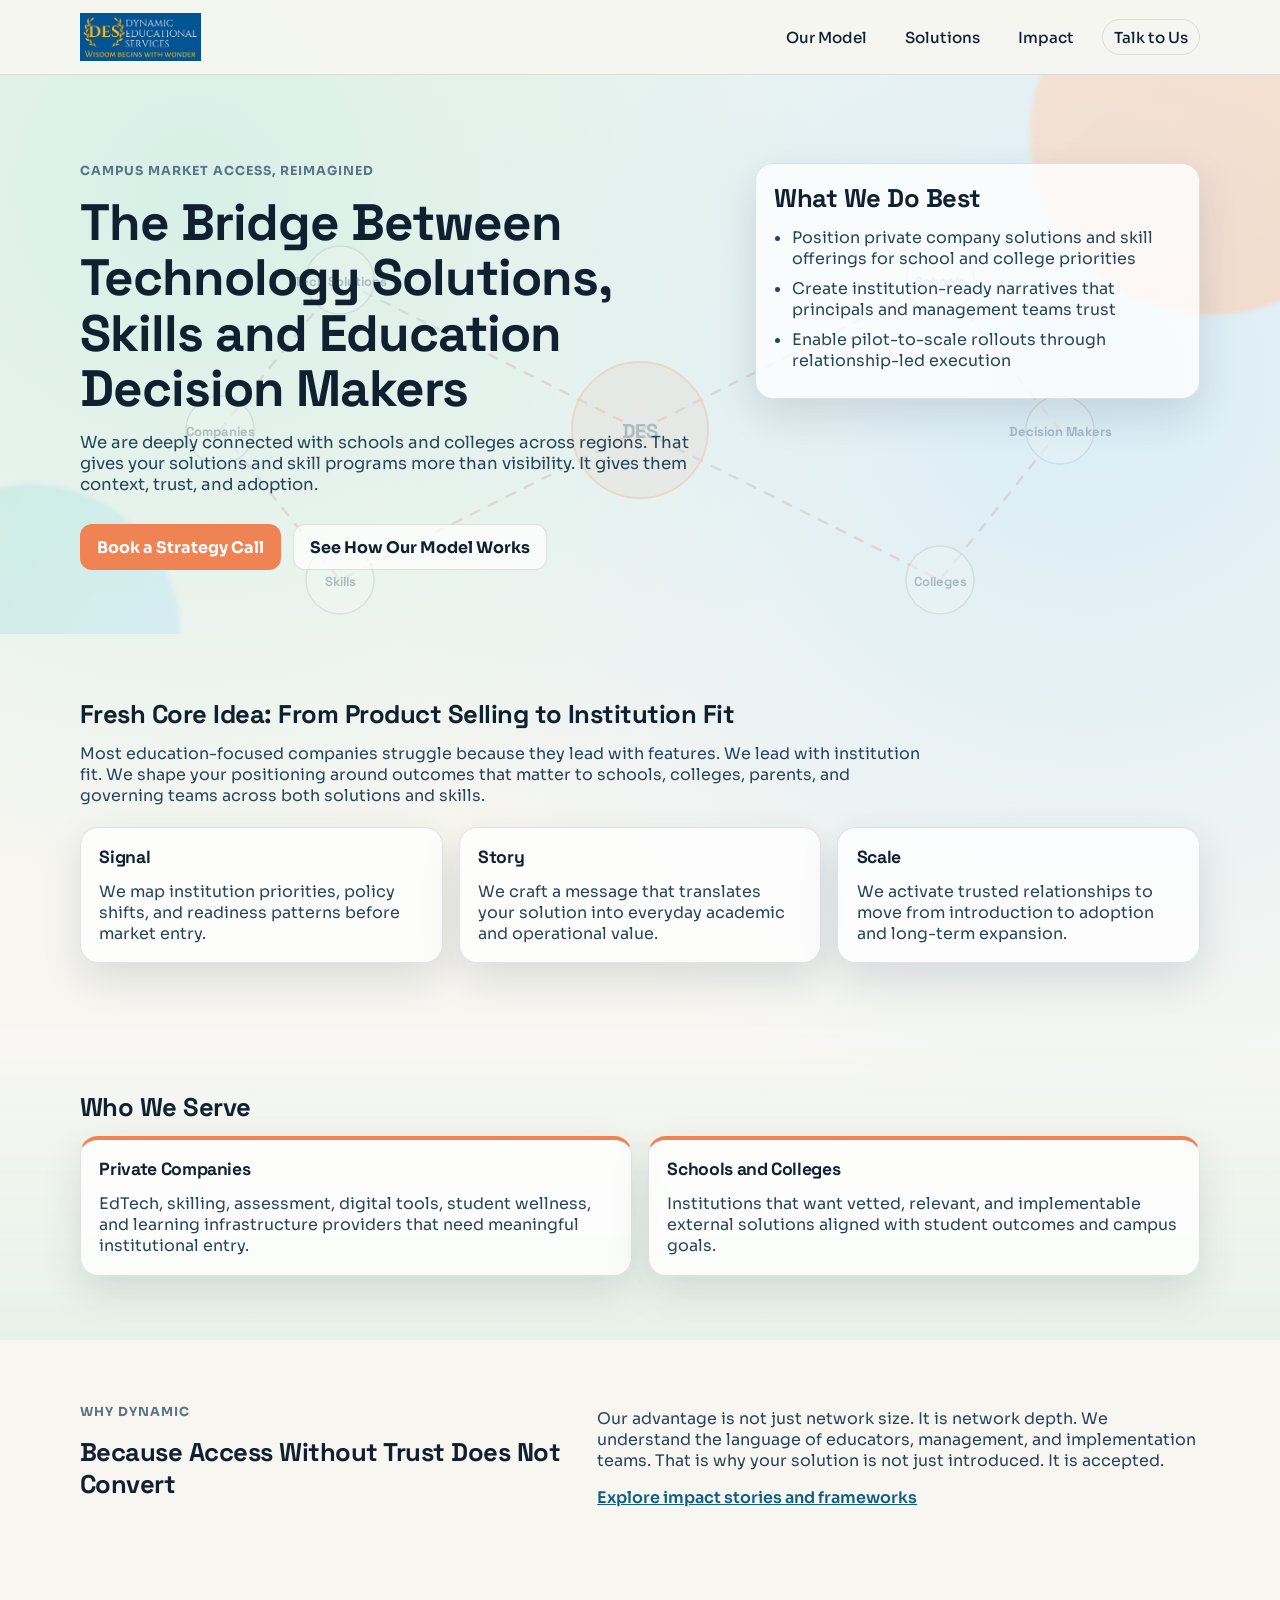
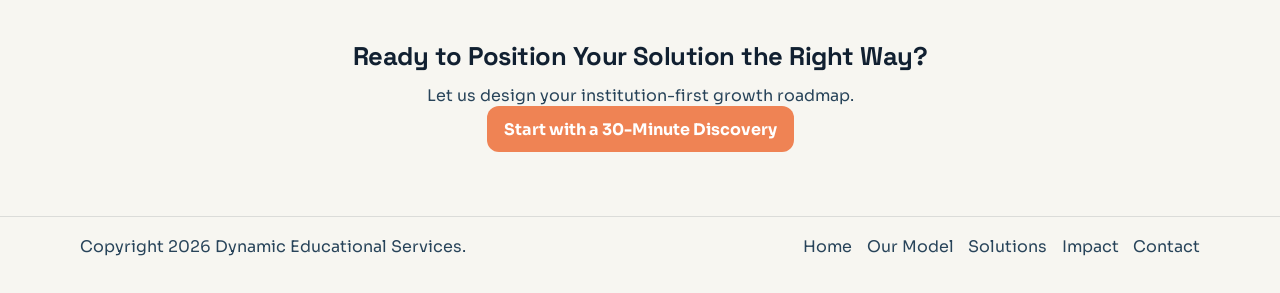
==== index.html @ e9896672 "first draft version to be shared with the web dev team" ====
<!DOCTYPE html>
<html lang="en">
<head>
  <meta charset="UTF-8">
  <meta name="viewport" content="width=device-width, initial-scale=1.0">
  <title>Dynamic Educational Services | Campus Market Access Partner</title>
  <meta name="description" content="Dynamic Educational Services helps private companies launch, position, and scale solutions through trusted school and college networks.">
  <link rel="preconnect" href="https://fonts.googleapis.com">
  <link rel="preconnect" href="https://fonts.gstatic.com" crossorigin>
  <link href="https://fonts.googleapis.com/css2?family=Space+Grotesk:wght@400;500;700&family=Sora:wght@400;600;700&display=swap" rel="stylesheet">
  <link rel="stylesheet" href="styles.css">
</head>
<body>
  <header class="site-header">
    <div class="container nav-wrap">
      <a href="index.html" class="brand">
        <img src="logo.png" alt="Dynamic Educational Services logo" class="brand-logo">
        <span class="brand-text">Dynamic Educational Services</span>
      </a>
      <button id="menuToggle" class="menu-toggle" aria-label="Toggle navigation">Menu</button>
      <nav id="mainNav" class="nav-links">
        <a href="approach.html">Our Model</a>
        <a href="solutions.html">Solutions</a>
        <a href="proof.html">Impact</a>
        <a href="contact.html" class="cta-link">Talk to Us</a>
      </nav>
    </div>
  </header>

  <main>
    <section class="hero">
      <div class="ambient-shape shape-one"></div>
      <div class="ambient-shape shape-two"></div>
      <div class="container hero-grid reveal">
        <div>
          <p class="eyebrow">Campus Market Access, Reimagined</p>
          <h1>The Bridge Between Technology Solutions, Skills and Education Decision Makers</h1>
          <p class="lead">We are deeply connected with schools and colleges across regions. That gives your solutions and skill programs more than visibility. It gives them context, trust, and adoption.</p>
          <div class="button-row">
            <a class="btn btn-primary" href="contact.html">Book a Strategy Call</a>
            <a class="btn btn-ghost" href="approach.html">See How Our Model Works</a>
          </div>
        </div>
        <aside class="hero-card">
          <h2>What We Do Best</h2>
          <ul>
            <li>Position private company solutions and skill offerings for school and college priorities</li>
            <li>Create institution-ready narratives that principals and management teams trust</li>
            <li>Enable pilot-to-scale rollouts through relationship-led execution</li>
          </ul>
        </aside>
      </div>
    </section>

    <section class="section reveal">
      <div class="container">
        <h2>Fresh Core Idea: From Product Selling to Institution Fit</h2>
          <p class="section-intro">Most education-focused companies struggle because they lead with features. We lead with institution fit. We shape your positioning around outcomes that matter to schools, colleges, parents, and governing teams across both solutions and skills.</p>
        <div class="cards three-col">
          <article class="card">
            <h3>Signal</h3>
            <p>We map institution priorities, policy shifts, and readiness patterns before market entry.</p>
          </article>
          <article class="card">
            <h3>Story</h3>
            <p>We craft a message that translates your solution into everyday academic and operational value.</p>
          </article>
          <article class="card">
            <h3>Scale</h3>
            <p>We activate trusted relationships to move from introduction to adoption and long-term expansion.</p>
          </article>
        </div>
      </div>
    </section>

    <section class="section alt reveal">
      <div class="container">
        <h2>Who We Serve</h2>
        <div class="cards two-col">
          <article class="card feature">
            <h3>Private Companies</h3>
            <p>EdTech, skilling, assessment, digital tools, student wellness, and learning infrastructure providers that need meaningful institutional entry.</p>
          </article>
          <article class="card feature">
            <h3>Schools and Colleges</h3>
            <p>Institutions that want vetted, relevant, and implementable external solutions aligned with student outcomes and campus goals.</p>
          </article>
        </div>
      </div>
    </section>

    <section class="section reveal">
      <div class="container split-panel">
        <div>
          <p class="eyebrow">Why Dynamic</p>
          <h2>Because Access Without Trust Does Not Convert</h2>
        </div>
        <div>
          <p>Our advantage is not just network size. It is network depth. We understand the language of educators, management, and implementation teams. That is why your solution is not just introduced. It is accepted.</p>
          <a class="text-link" href="proof.html">Explore impact stories and frameworks</a>
        </div>
      </div>
    </section>

    <section class="section cta-block reveal">
      <div class="container">
        <h2>Ready to Position Your Solution the Right Way?</h2>
        <p>Let us design your institution-first growth roadmap.</p>
        <a class="btn btn-primary" href="contact.html">Start with a 30-Minute Discovery</a>
      </div>
    </section>
  </main>

  <footer class="site-footer">
    <div class="container footer-grid">
      <p>Copyright 2026 Dynamic Educational Services.</p>
      <div class="footer-links">
        <a href="index.html">Home</a>
        <a href="approach.html">Our Model</a>
        <a href="solutions.html">Solutions</a>
        <a href="proof.html">Impact</a>
        <a href="contact.html">Contact</a>
      </div>
    </div>
  </footer>

  <script src="main.js"></script>
</body>
</html>
---- styles.css ----
:root {
  --ink: #112031;
  --ink-soft: #28445a;
  --paper: #f7f6f1;
  --accent: #ef8354;
  --accent-dark: #d36539;
  --sky: #d9edf7;
  --mint: #d7f0e7;
  --white: #ffffff;
  --line: rgba(17, 32, 49, 0.12);
  --shadow: 0 16px 40px rgba(17, 32, 49, 0.12);
}

* {
  box-sizing: border-box;
}

html,
body {
  margin: 0;
  padding: 0;
  font-family: "Sora", sans-serif;
  color: var(--ink);
  background: radial-gradient(circle at 15% 10%, var(--mint), transparent 35%),
              radial-gradient(circle at 85% 20%, var(--sky), transparent 40%),
              var(--paper);
}

body {
  position: relative;
}

.site-header,
main,
.site-footer {
  position: relative;
  z-index: 1;
}

.network-bg {
  position: fixed;
  inset: 0;
  z-index: 0;
  pointer-events: none;
  opacity: 0.28;
  overflow: hidden;
}

.network-bg svg {
  width: 100%;
  height: 100%;
}

.net-lines path {
  fill: none;
  stroke: url(#netLine);
  stroke-width: 2.4;
  stroke-linecap: round;
  stroke-dasharray: 9 11;
  animation: flow 16s linear infinite;
}

.net-node circle {
  fill: rgba(255, 255, 255, 0.58);
  stroke: rgba(17, 32, 49, 0.32);
  stroke-width: 1.5;
}

.net-node text {
  text-anchor: middle;
  font-family: "Space Grotesk", sans-serif;
  font-size: 13px;
  font-weight: 700;
  fill: #1f3548;
}

.net-node-core circle {
  fill: rgba(239, 131, 84, 0.24);
  stroke: rgba(239, 131, 84, 0.8);
  stroke-width: 2;
  animation: pulse 4s ease-in-out infinite;
}

.net-node-core text {
  font-size: 20px;
}

a {
  color: inherit;
}

.container {
  width: min(1120px, 92%);
  margin: 0 auto;
}

.site-header {
  position: sticky;
  top: 0;
  z-index: 20;
  backdrop-filter: blur(10px);
  background: rgba(247, 246, 241, 0.88);
  border-bottom: 1px solid var(--line);
}

.nav-wrap {
  display: flex;
  align-items: center;
  justify-content: space-between;
  gap: 1rem;
  min-height: 74px;
}

.brand {
  display: inline-flex;
  align-items: center;
  gap: 0.45rem;
  font-family: "Space Grotesk", sans-serif;
  font-size: 1rem;
  font-weight: 700;
  text-decoration: none;
  letter-spacing: 0.01em;
}

.brand-logo {
  width: auto;
  height: 48px;
  object-fit: contain;
  display: block;
}

.brand-text {
  display: none;
}

.nav-links {
  display: flex;
  align-items: center;
  gap: 1rem;
}

.nav-links a {
  text-decoration: none;
  font-weight: 500;
  font-size: 0.95rem;
  padding: 0.45rem 0.7rem;
  border-radius: 999px;
}

.nav-links a:hover,
.nav-links a.active {
  background: rgba(17, 32, 49, 0.08);
}

.cta-link {
  border: 1px solid var(--line);
}

.menu-toggle {
  display: none;
  border: 1px solid var(--line);
  background: var(--white);
  border-radius: 999px;
  padding: 0.45rem 0.75rem;
  font-family: "Space Grotesk", sans-serif;
  font-weight: 600;
}

.hero {
  position: relative;
  overflow: hidden;
  padding: 5.5rem 0 4rem;
}

.ambient-shape {
  position: absolute;
  border-radius: 100%;
  filter: blur(2px);
  opacity: 0.55;
}

.shape-one {
  width: 360px;
  height: 360px;
  background: linear-gradient(140deg, #ffd7bf, #ffcaaa);
  right: -110px;
  top: -120px;
}

.shape-two {
  width: 300px;
  height: 300px;
  background: linear-gradient(120deg, #b9e7d4, #c6e7ff);
  left: -120px;
  bottom: -150px;
}

.hero-grid {
  position: relative;
  display: grid;
  grid-template-columns: 1.3fr 0.9fr;
  gap: 2rem;
  align-items: start;
}

h1,
h2,
h3 {
  font-family: "Space Grotesk", sans-serif;
  margin: 0 0 0.8rem;
  letter-spacing: -0.02em;
}

h1 {
  font-size: clamp(2rem, 4vw, 3.3rem);
  line-height: 1.08;
}

h2 {
  font-size: clamp(1.4rem, 2vw, 2rem);
}

h3 {
  font-size: 1.1rem;
}

p {
  margin: 0;
  color: var(--ink-soft);
}

.lead {
  font-size: clamp(1rem, 1.3vw, 1.18rem);
  margin-top: 1rem;
  max-width: 62ch;
}

.eyebrow {
  text-transform: uppercase;
  letter-spacing: 0.08em;
  font-weight: 700;
  font-size: 0.78rem;
  color: #5a7385;
  margin-bottom: 1rem;
}

.button-row {
  margin-top: 1.8rem;
  display: flex;
  gap: 0.75rem;
  flex-wrap: wrap;
}

.btn {
  display: inline-flex;
  align-items: center;
  justify-content: center;
  text-decoration: none;
  border-radius: 12px;
  padding: 0.72rem 1rem;
  font-weight: 700;
  border: 1px solid transparent;
}

.btn-primary {
  background: var(--accent);
  color: var(--white);
}

.btn-primary:hover {
  background: var(--accent-dark);
}

.btn-whatsapp {
  background: #25d366;
  color: #fff;
}

.btn-whatsapp:hover {
  background: #1faa53;
}

.btn-ghost {
  border-color: var(--line);
  background: rgba(255, 255, 255, 0.7);
}

.hero-card,
.card,
.metric-card {
  background: rgba(255, 255, 255, 0.78);
  border: 1px solid var(--line);
  border-radius: 18px;
  padding: 1.15rem;
  box-shadow: var(--shadow);
}

.hero-card ul {
  margin: 0.7rem 0 0;
  padding-left: 1.1rem;
  color: var(--ink-soft);
}

.hero-card li {
  margin-bottom: 0.55rem;
}

.section {
  padding: 4rem 0;
}

.section-intro {
  max-width: 70ch;
  margin-bottom: 1.3rem;
}

.alt {
  background: linear-gradient(180deg, rgba(255, 255, 255, 0.15), rgba(185, 231, 212, 0.24));
}

.cards {
  display: grid;
  gap: 1rem;
}

.three-col {
  grid-template-columns: repeat(3, minmax(0, 1fr));
}

.two-col {
  grid-template-columns: repeat(2, minmax(0, 1fr));
}

.feature {
  border-top: 4px solid var(--accent);
}

.split-panel {
  display: grid;
  grid-template-columns: 0.9fr 1.1fr;
  gap: 1.5rem;
  align-items: center;
}

.text-link {
  display: inline-block;
  margin-top: 1rem;
  color: #0f5f85;
  font-weight: 600;
}

.inner-hero {
  padding: 4rem 0 2rem;
}

.timeline {
  display: grid;
  gap: 0.9rem;
}

.timeline-item {
  border-left: 4px solid var(--accent);
  padding: 0.4rem 0 0.4rem 1rem;
  background: rgba(255, 255, 255, 0.45);
  border-radius: 8px;
}

.metrics-grid {
  display: grid;
  gap: 1rem;
  grid-template-columns: repeat(2, minmax(0, 1fr));
}

.cta-block {
  text-align: center;
}

.form-layout {
  display: grid;
  grid-template-columns: 1.1fr 0.9fr;
  gap: 1rem;
}

.contact-form {
  display: grid;
  gap: 0.65rem;
}

.contact-form label {
  font-weight: 600;
  font-size: 0.9rem;
}

.contact-form input,
.contact-form textarea {
  width: 100%;
  border: 1px solid var(--line);
  border-radius: 10px;
  padding: 0.68rem 0.72rem;
  font: inherit;
  background: var(--white);
}

.steps {
  margin: 0;
  padding-left: 1.2rem;
  color: var(--ink-soft);
}

.steps li {
  margin-bottom: 0.55rem;
}

.muted {
  margin-top: 1rem;
  font-size: 0.9rem;
}

.site-footer {
  border-top: 1px solid var(--line);
  padding: 1.2rem 0 2.2rem;
}

.footer-grid {
  display: flex;
  justify-content: space-between;
  align-items: center;
  gap: 1rem;
  flex-wrap: wrap;
}

.footer-links {
  display: flex;
  gap: 0.9rem;
  flex-wrap: wrap;
}

.footer-links a {
  text-decoration: none;
  color: var(--ink-soft);
}

.reveal {
  opacity: 0;
  transform: translateY(22px);
  animation: revealUp 0.8s ease forwards;
}

@keyframes revealUp {
  to {
    opacity: 1;
    transform: translateY(0);
  }
}

@keyframes flow {
  to {
    stroke-dashoffset: -220;
  }
}

@keyframes pulse {
  0%,
  100% {
    transform: scale(1);
  }
  50% {
    transform: scale(1.07);
  }
}

@media (max-width: 900px) {
  .hero-grid,
  .split-panel,
  .form-layout,
  .metrics-grid,
  .three-col,
  .two-col {
    grid-template-columns: 1fr;
  }

  .hero {
    padding-top: 4rem;
  }

  .brand-logo {
    height: 42px;
  }

  .menu-toggle {
    display: inline-flex;
  }

  .nav-links {
    display: none;
    position: absolute;
    top: 74px;
    right: 4%;
    width: min(290px, 92%);
    background: rgba(255, 255, 255, 0.96);
    border: 1px solid var(--line);
    border-radius: 12px;
    flex-direction: column;
    align-items: stretch;
    padding: 0.7rem;
    box-shadow: var(--shadow);
  }

  .nav-links.show {
    display: flex;
  }

  .network-bg {
    opacity: 0.2;
  }

  .net-node text {
    font-size: 11px;
  }
}
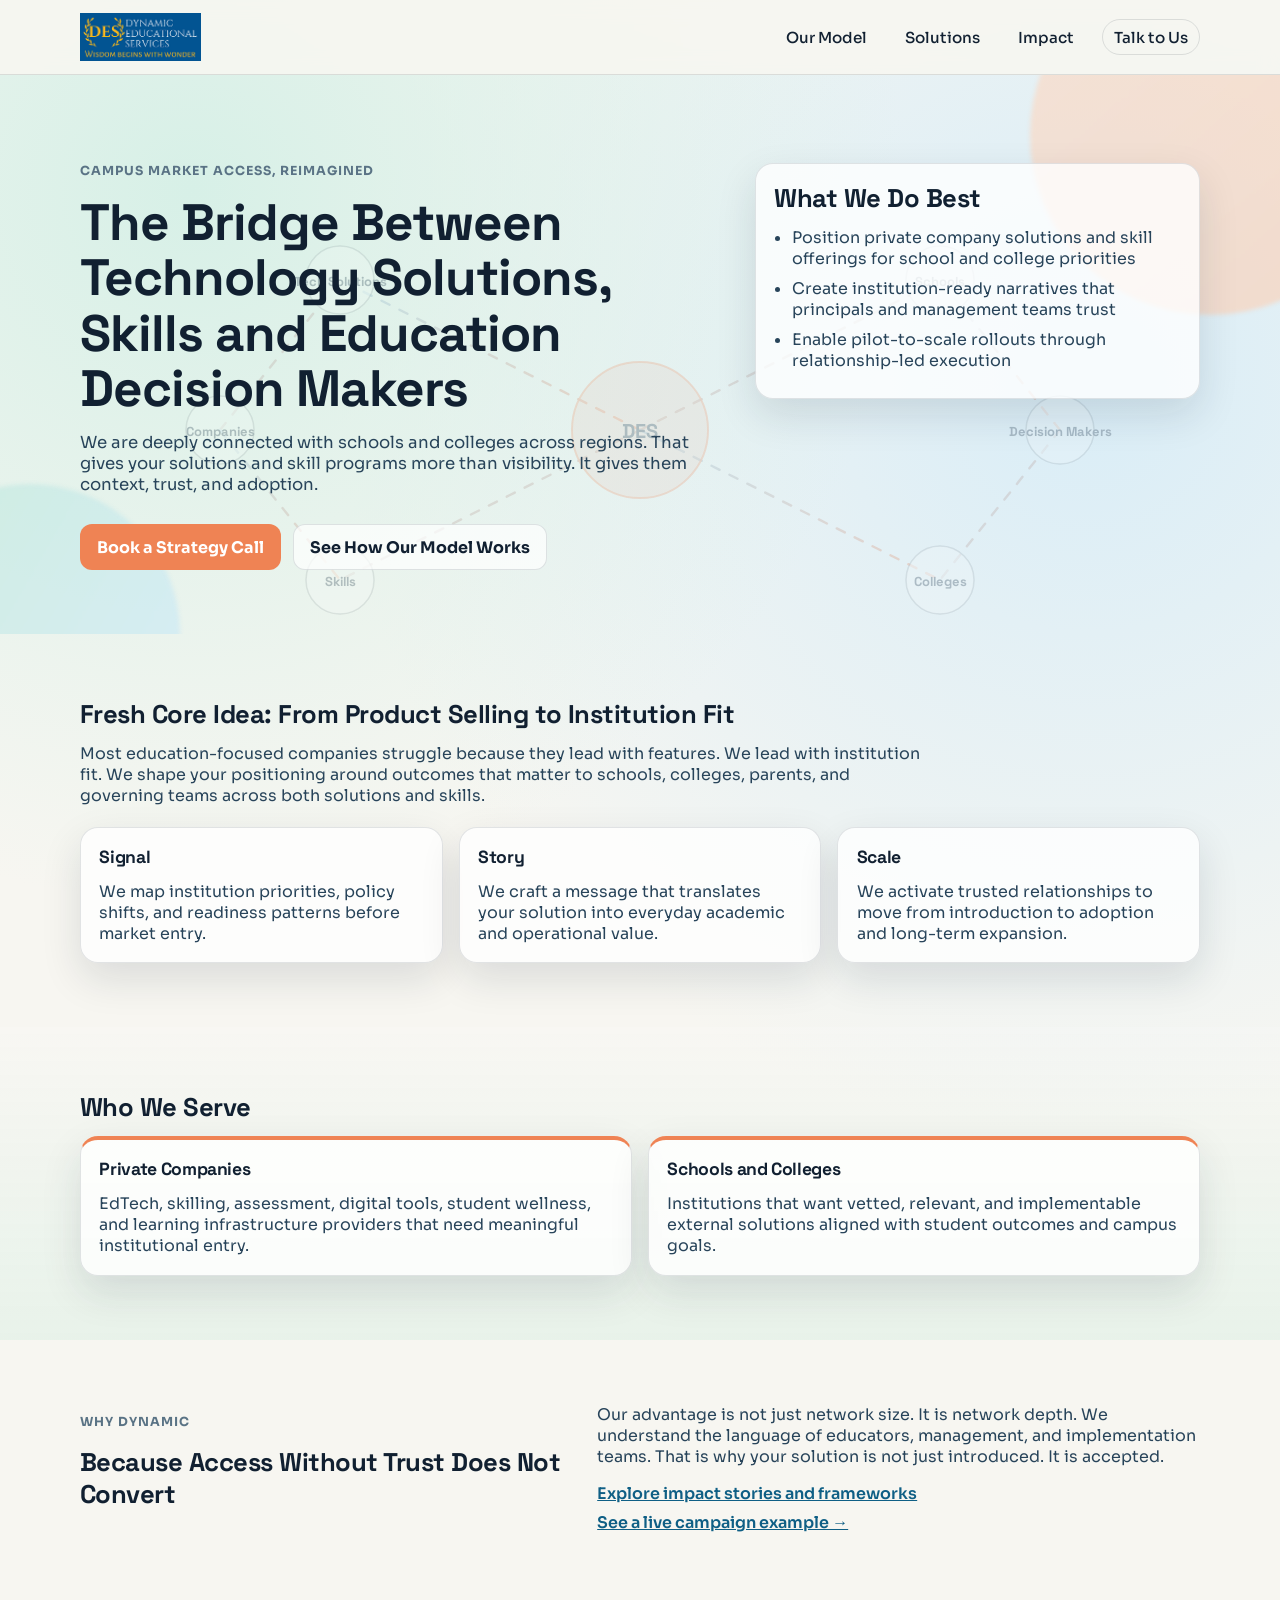
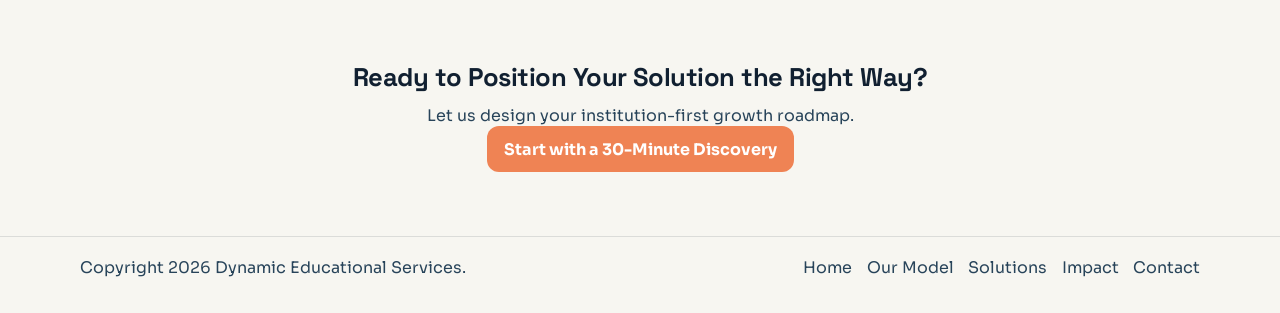
==== commit a8304884: "updated with links to the campaign" ====
--- a/index.html
+++ b/index.html
@@ -98,6 +98,8 @@
         <div>
           <p>Our advantage is not just network size. It is network depth. We understand the language of educators, management, and implementation teams. That is why your solution is not just introduced. It is accepted.</p>
           <a class="text-link" href="proof.html">Explore impact stories and frameworks</a>
+          <br>
+          <a class="text-link" href="campaign-future-ready.html" style="margin-top:0.5rem;">See a live campaign example &rarr;</a>
         </div>
       </div>
     </section>
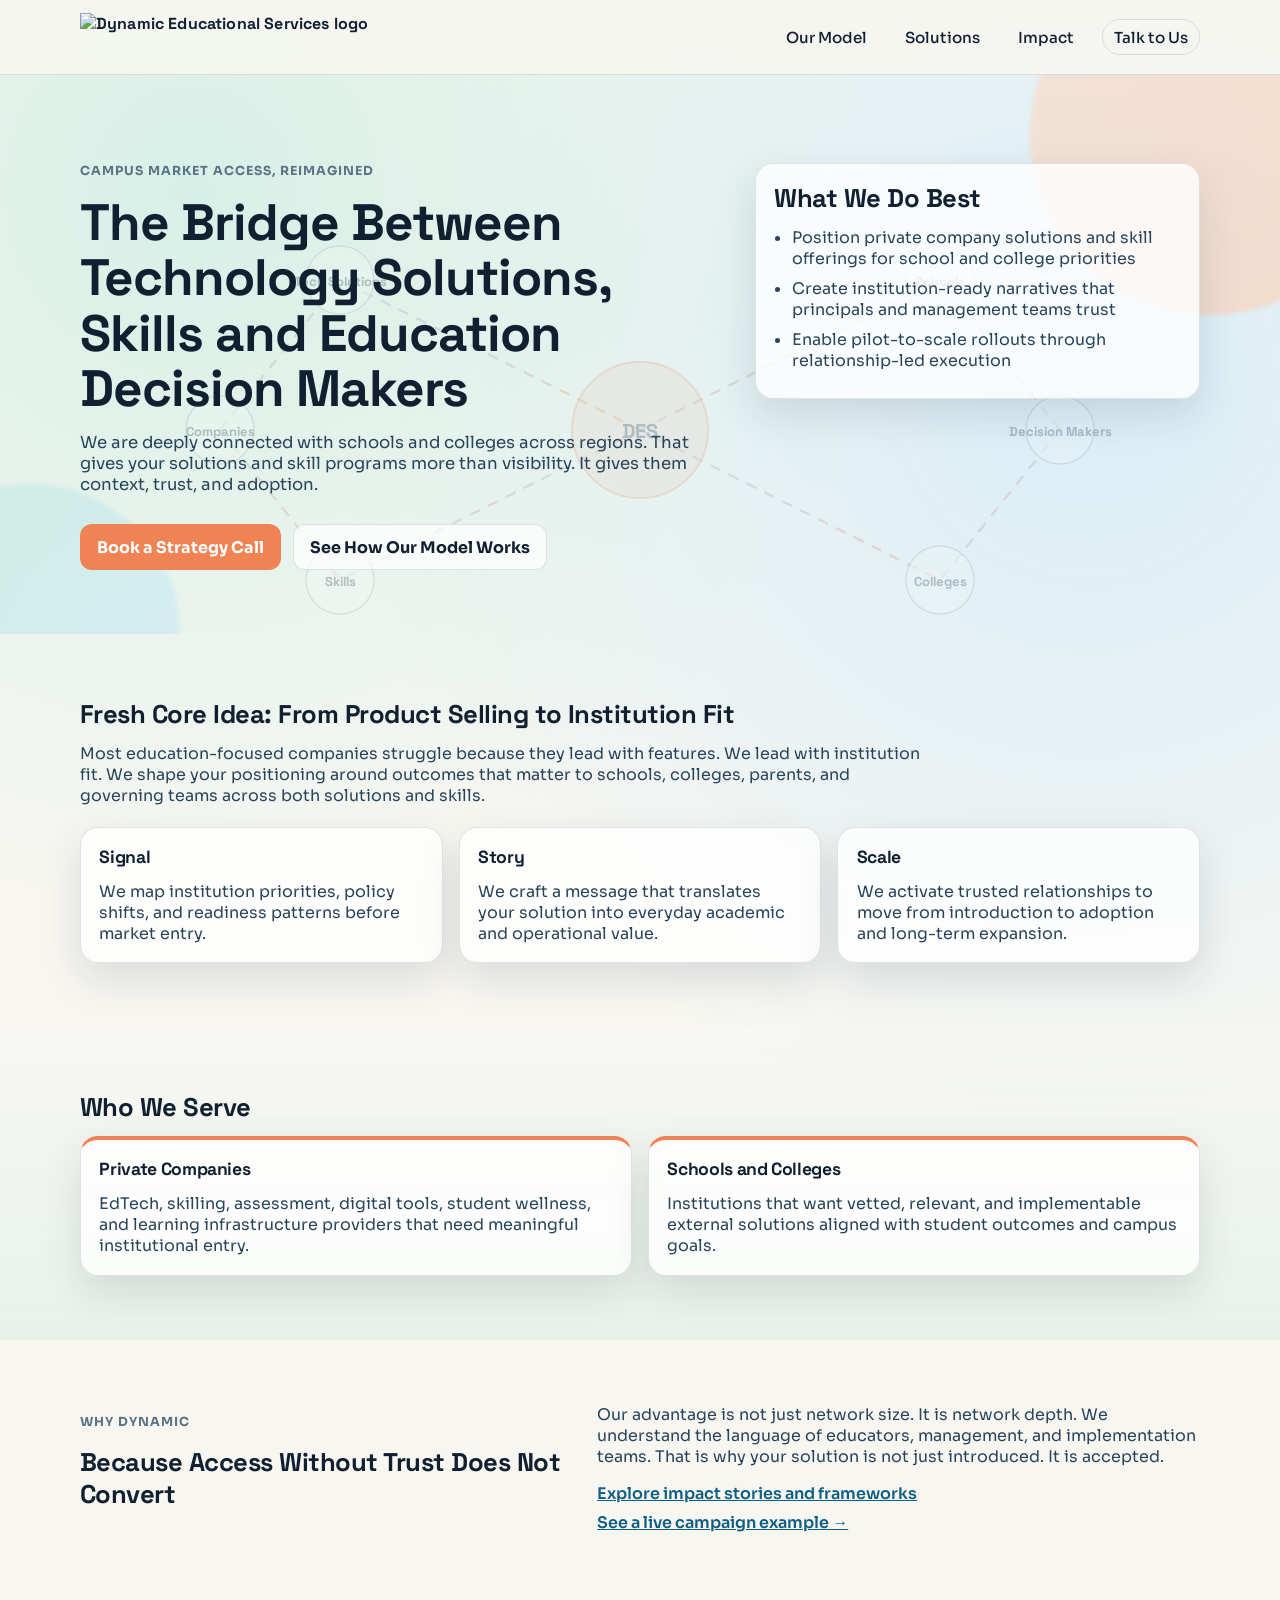
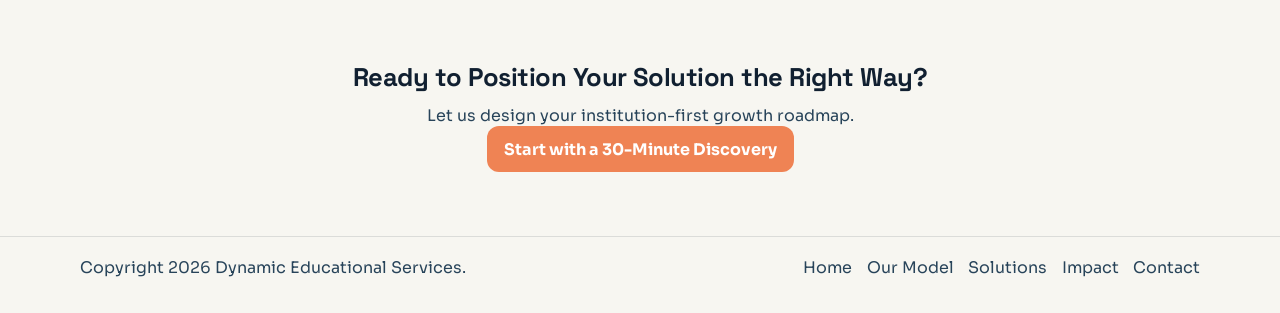
==== commit 4b391f5c: "updated files pointing to the new logo" ====
--- a/index.html
+++ b/index.html
@@ -14,7 +14,7 @@
   <header class="site-header">
     <div class="container nav-wrap">
       <a href="index.html" class="brand">
-        <img src="logo.png" alt="Dynamic Educational Services logo" class="brand-logo">
+        <img src="newlogo.png" alt="Dynamic Educational Services logo" class="brand-logo">
         <span class="brand-text">Dynamic Educational Services</span>
       </a>
       <button id="menuToggle" class="menu-toggle" aria-label="Toggle navigation">Menu</button>
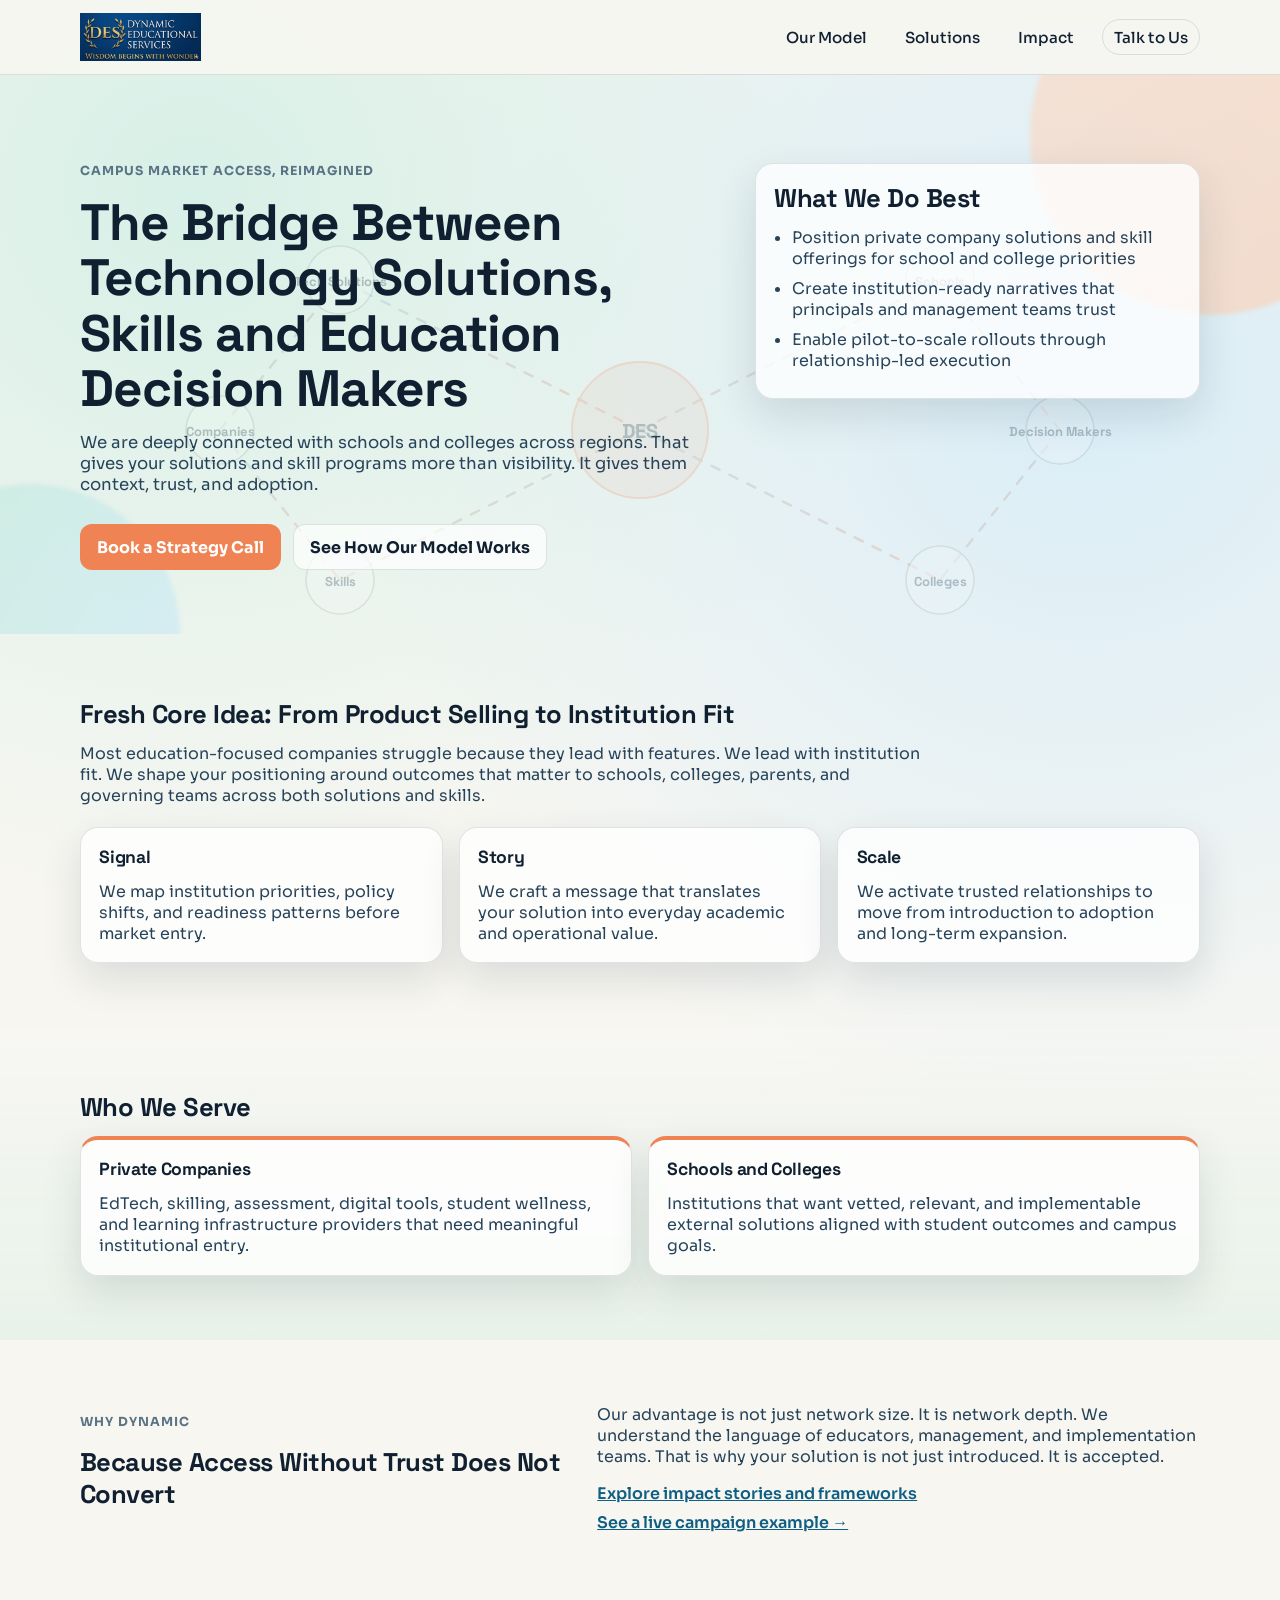
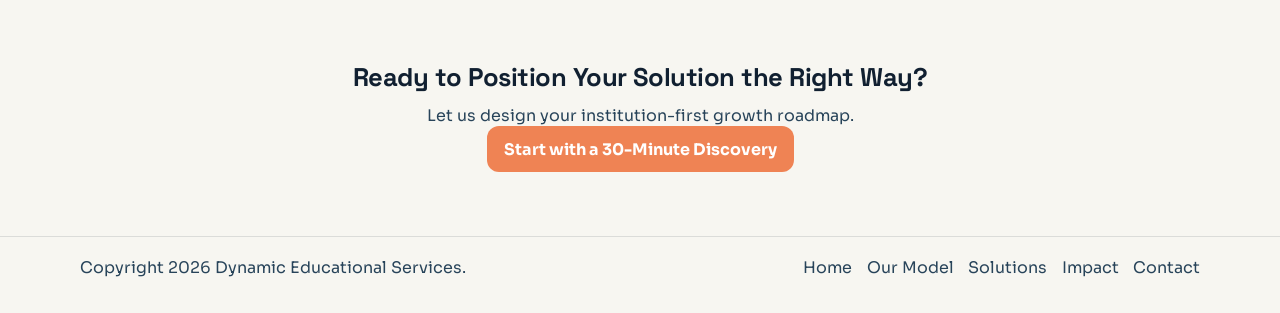
==== commit 429d3419: "pointing to the right NewLogo file" ====
--- a/index.html
+++ b/index.html
@@ -14,7 +14,7 @@
   <header class="site-header">
     <div class="container nav-wrap">
       <a href="index.html" class="brand">
-        <img src="newlogo.png" alt="Dynamic Educational Services logo" class="brand-logo">
+        <img src="NewLogo.png" alt="Dynamic Educational Services logo" class="brand-logo">
         <span class="brand-text">Dynamic Educational Services</span>
       </a>
       <button id="menuToggle" class="menu-toggle" aria-label="Toggle navigation">Menu</button>
